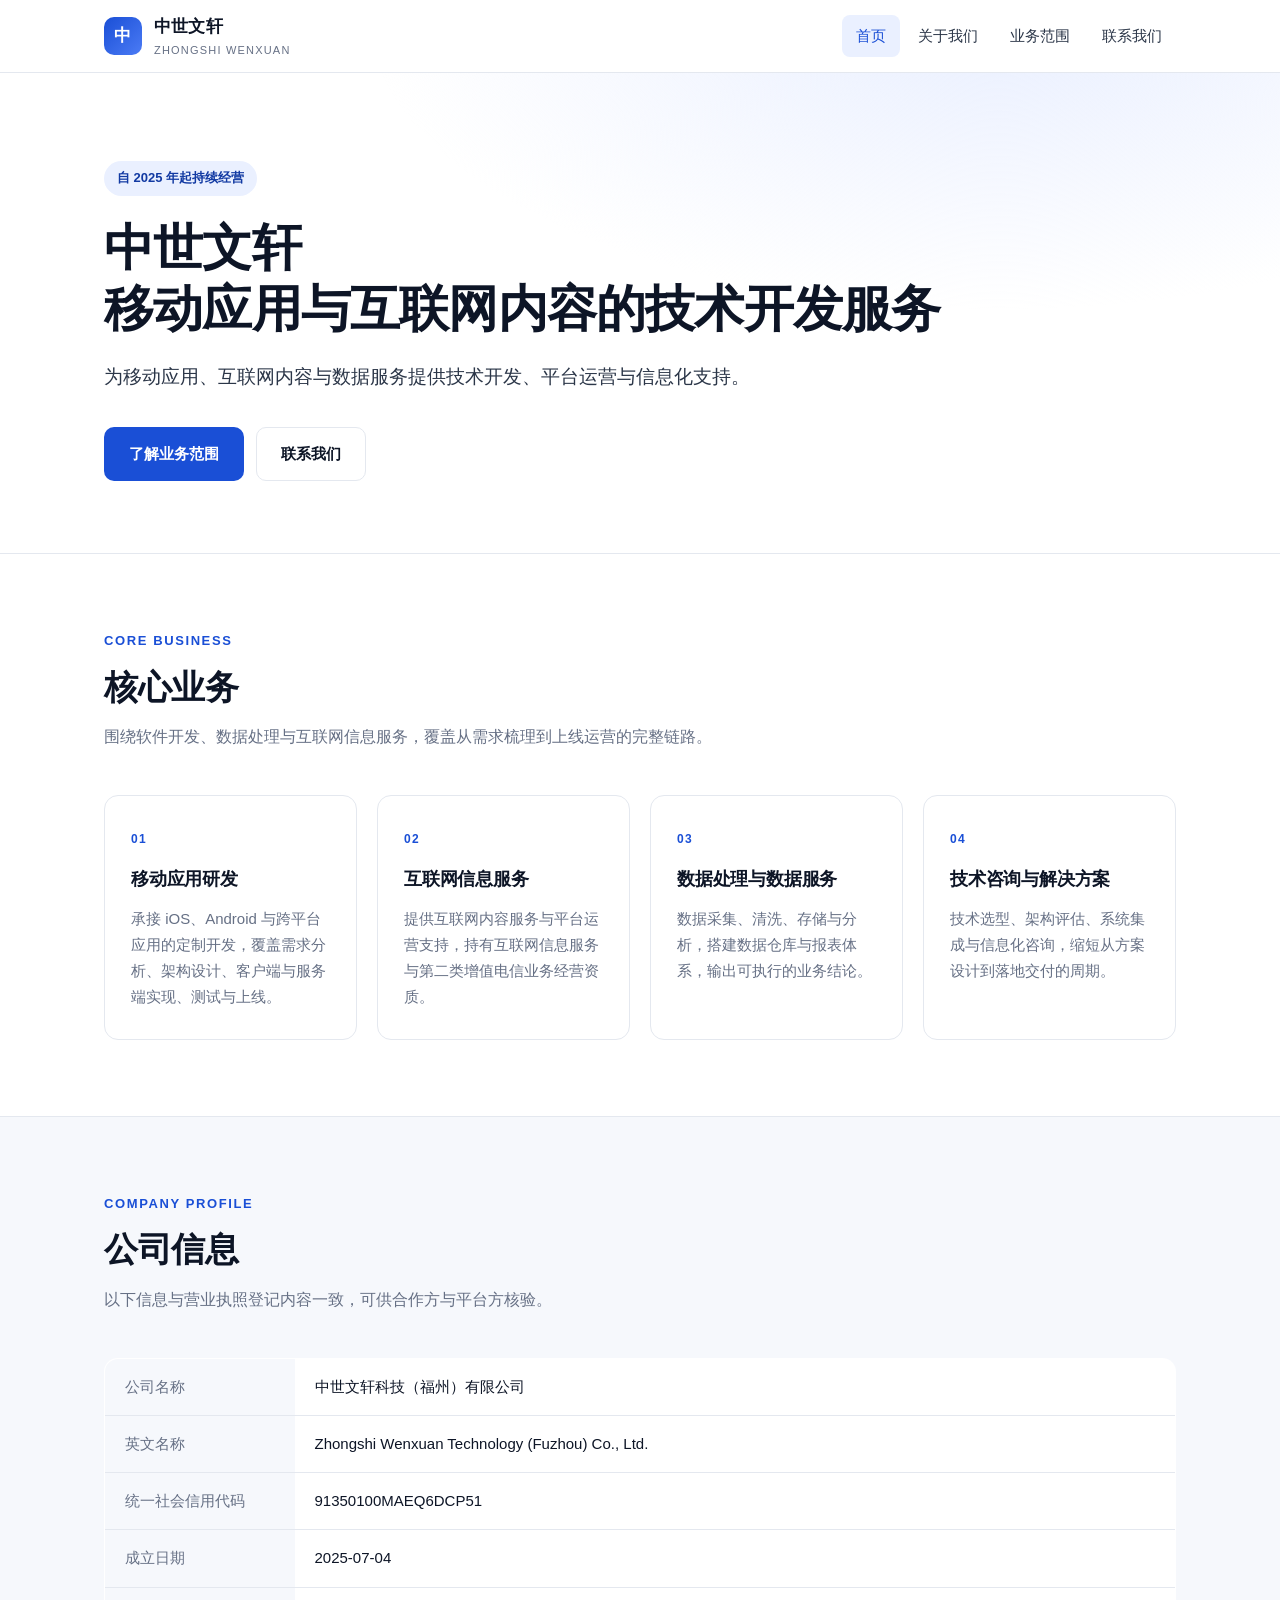
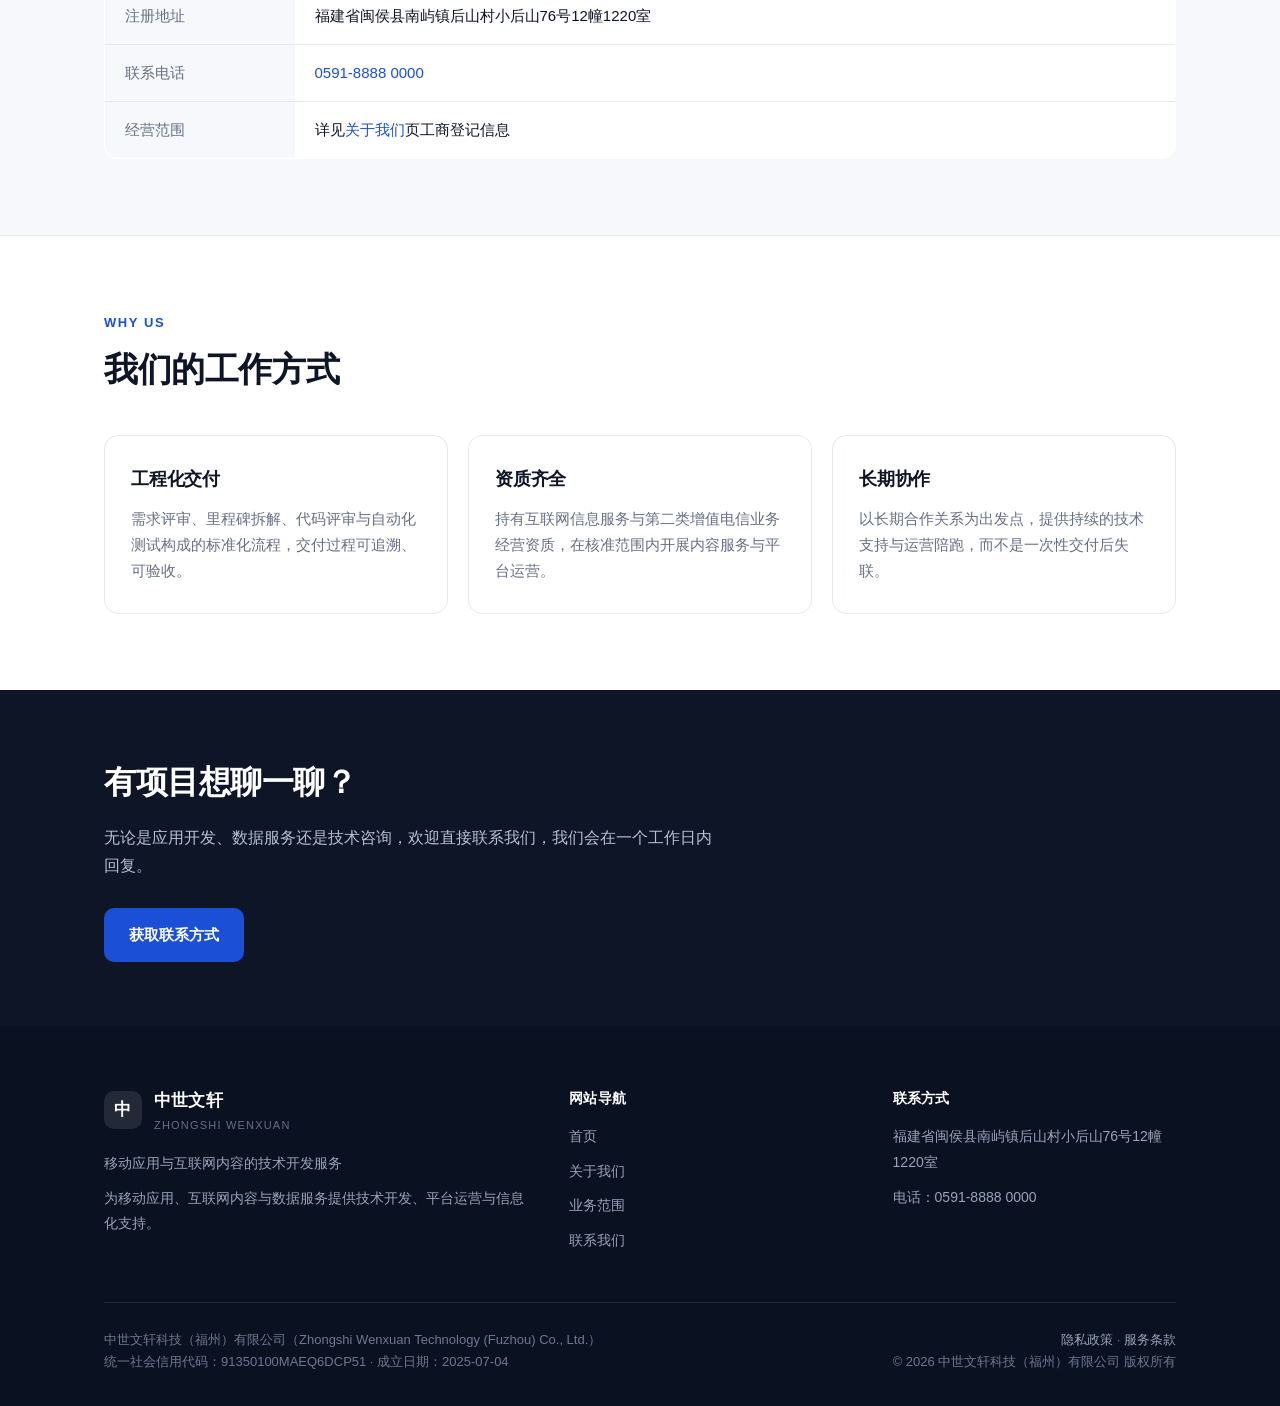
==== index.html @ 1dd33015 "content: 中世文轩科技（福州）有限公司 工商登记信息" ====
<!DOCTYPE html>
<html lang="zh-CN">
<head>
<meta charset="utf-8">
<meta name="viewport" content="width=device-width, initial-scale=1">
<title>中世文轩科技（福州）有限公司｜移动应用与互联网内容的技术开发服务</title>
<meta name="description" content="中世文轩科技（福州）有限公司｜移动应用与互联网内容的技术开发服务。为移动应用、互联网内容与数据服务提供技术开发、平台运营与信息化支持。">
<meta name="author" content="中世文轩科技（福州）有限公司">
<link rel="canonical" href="https://shixuangame.github.io/">
<meta property="og:type" content="website">
<meta property="og:site_name" content="中世文轩科技（福州）有限公司">
<meta property="og:title" content="中世文轩科技（福州）有限公司｜移动应用与互联网内容的技术开发服务">
<meta property="og:description" content="中世文轩科技（福州）有限公司｜移动应用与互联网内容的技术开发服务。为移动应用、互联网内容与数据服务提供技术开发、平台运营与信息化支持。">
<meta property="og:url" content="https://shixuangame.github.io/">
<meta name="twitter:card" content="summary">
<meta name="theme-color" content="#1a4fd6">

<link rel="icon" href="favicon.svg" type="image/svg+xml">
<link rel="stylesheet" href="styles.css">
<script type="application/ld+json">{"@context":"https://schema.org","@type":"Organization","name":"中世文轩科技（福州）有限公司","alternateName":"Zhongshi Wenxuan Technology (Fuzhou) Co., Ltd.","url":"https://shixuangame.github.io","telephone":"+86 591 8888 0000","foundingDate":"2025-07-04","identifier":"91350100MAEQ6DCP51","address":{"@type":"PostalAddress","streetAddress":"福建省闽侯县南屿镇后山村小后山76号12幢1220室","addressCountry":"CN"},"contactPoint":{"@type":"ContactPoint","contactType":"customer service","telephone":"+86 591 8888 0000","availableLanguage":["zh-CN","en"]}}</script>
</head>
<body>
<a class="skip" href="#main" style="position:absolute;left:-9999px">跳到主要内容</a>

<header class="site-header">
  <div class="wrap header-inner">
    <a class="brand" href="index.html">
      <span class="brand-mark" aria-hidden="true">中</span>
      <span>
        <span class="brand-name">中世文轩</span>
        <span class="brand-sub">ZHONGSHI WENXUAN</span>
      </span>
    </a>
    <button class="nav-toggle" type="button" aria-label="打开导航" aria-expanded="false">☰</button>
    <nav class="nav" id="nav">
      <a href="index.html" aria-current="page">首页</a>
      <a href="about.html">关于我们</a>
      <a href="services.html">业务范围</a>
      <a href="contact.html">联系我们</a>
    </nav>
  </div>
</header>

<main id="main">

<section class="hero">
  <div class="wrap">
    <span class="hero-eyebrow">自 2025 年起持续经营</span>
    <h1>中世文轩<br>移动应用与互联网内容的技术开发服务</h1>
    <p class="lead">为移动应用、互联网内容与数据服务提供技术开发、平台运营与信息化支持。</p>
    <div class="hero-actions">
      <a class="btn btn-primary" href="services.html">了解业务范围</a>
      <a class="btn btn-ghost" href="contact.html">联系我们</a>
    </div>
    
  </div>
</section>

<section class="block">
  <div class="wrap">
    <div class="section-head">
      <div class="kicker">Core Business</div>
      <h2>核心业务</h2>
      <p>围绕软件开发、数据处理与互联网信息服务，覆盖从需求梳理到上线运营的完整链路。</p>
    </div>
    <div class="grid grid-4">
      <article class="card">
        <span class="idx">01</span>
        <h3>移动应用研发</h3>
        <p>承接 iOS、Android 与跨平台应用的定制开发，覆盖需求分析、架构设计、客户端与服务端实现、测试与上线。</p>
      </article>
      <article class="card">
        <span class="idx">02</span>
        <h3>互联网信息服务</h3>
        <p>提供互联网内容服务与平台运营支持，持有互联网信息服务与第二类增值电信业务经营资质。</p>
      </article>
      <article class="card">
        <span class="idx">03</span>
        <h3>数据处理与数据服务</h3>
        <p>数据采集、清洗、存储与分析，搭建数据仓库与报表体系，输出可执行的业务结论。</p>
      </article>
      <article class="card">
        <span class="idx">04</span>
        <h3>技术咨询与解决方案</h3>
        <p>技术选型、架构评估、系统集成与信息化咨询，缩短从方案设计到落地交付的周期。</p>
      </article>
    </div>
  </div>
</section>

<section class="block soft">
  <div class="wrap">
    <div class="section-head">
      <div class="kicker">Company Profile</div>
      <h2>公司信息</h2>
      <p>以下信息与营业执照登记内容一致，可供合作方与平台方核验。</p>
    </div>
    <table class="info-table">
      <tbody>
        <tr><th>公司名称</th><td>中世文轩科技（福州）有限公司</td></tr>
        <tr><th>英文名称</th><td>Zhongshi Wenxuan Technology (Fuzhou) Co., Ltd.</td></tr>
        <tr><th>统一社会信用代码</th><td>91350100MAEQ6DCP51</td></tr>
        <tr><th>成立日期</th><td>2025-07-04</td></tr>
        <tr><th>注册地址</th><td>福建省闽侯县南屿镇后山村小后山76号12幢1220室</td></tr>
        <tr><th>联系电话</th><td><a href="tel:059188880000">0591-8888 0000</a></td></tr>
        
        <tr><th>经营范围</th><td class="muted">详见<a href="about.html">关于我们</a>页工商登记信息</td></tr>
      </tbody>
    </table>
  </div>
</section>

<section class="block">
  <div class="wrap">
    <div class="section-head">
      <div class="kicker">Why Us</div>
      <h2>我们的工作方式</h2>
    </div>
    <div class="grid grid-3">
      <article class="card">
        <h3>工程化交付</h3>
        <p>需求评审、里程碑拆解、代码评审与自动化测试构成的标准化流程，交付过程可追溯、可验收。</p>
      </article>
      <article class="card">
        <h3>资质齐全</h3>
        <p>持有互联网信息服务与第二类增值电信业务经营资质，在核准范围内开展内容服务与平台运营。</p>
      </article>
      <article class="card">
        <h3>长期协作</h3>
        <p>以长期合作关系为出发点，提供持续的技术支持与运营陪跑，而不是一次性交付后失联。</p>
      </article>
    </div>
  </div>
</section>

<section class="cta-band">
  <div class="wrap">
    <h2>有项目想聊一聊？</h2>
    <p>无论是应用开发、数据服务还是技术咨询，欢迎直接联系我们，我们会在一个工作日内回复。</p>
    <a class="btn btn-primary" href="contact.html">获取联系方式</a>
  </div>
</section>
</main>

<footer class="site-footer">
  <div class="wrap">
    <div class="footer-grid">
      <div>
        <div class="brand" style="margin-bottom:16px">
          <span class="brand-mark" aria-hidden="true">中</span>
          <span>
            <span class="brand-name">中世文轩</span>
            <span class="brand-sub">ZHONGSHI WENXUAN</span>
          </span>
        </div>
        <p>移动应用与互联网内容的技术开发服务</p>
        <p class="footer-legal">为移动应用、互联网内容与数据服务提供技术开发、平台运营与信息化支持。</p>
      </div>
      <div>
        <h4>网站导航</h4>
        <ul class="footer-links">
          <li><a href="index.html">首页</a></li>
          <li><a href="about.html">关于我们</a></li>
          <li><a href="services.html">业务范围</a></li>
          <li><a href="contact.html">联系我们</a></li>
        </ul>
      </div>
      <div>
        <h4>联系方式</h4>
        <p>福建省闽侯县南屿镇后山村小后山76号12幢1220室</p>
        <p>电话：<a href="tel:059188880000">0591-8888 0000</a></p>
        
      </div>
    </div>
    <div class="footer-meta">
      <div>
        中世文轩科技（福州）有限公司（Zhongshi Wenxuan Technology (Fuzhou) Co., Ltd.）<br>
        统一社会信用代码：91350100MAEQ6DCP51 · 成立日期：2025-07-04
        
      </div>
      <div style="text-align:right">
        <a href="privacy.html">隐私政策</a> · <a href="terms.html">服务条款</a><br>
        © 2026 中世文轩科技（福州）有限公司 版权所有
      </div>
    </div>
  </div>
</footer>

<script>
(function () {
  var btn = document.querySelector('.nav-toggle');
  var nav = document.getElementById('nav');
  if (!btn || !nav) return;
  btn.addEventListener('click', function () {
    var open = nav.classList.toggle('open');
    btn.setAttribute('aria-expanded', open ? 'true' : 'false');
  });
})();
</script>
</body>
</html>
---- styles.css ----
/* ==========================================================================
   企业官网样式 · 单文件、无外链、可直接部署
   ========================================================================== */

:root {
  --ink: #0d1526;
  --ink-2: #2b3648;
  --muted: #667085;
  --line: #e4e8ef;
  --bg: #ffffff;
  --bg-soft: #f6f8fc;
  --brand: #1a4fd6;
  --brand-dark: #123aa3;
  --brand-soft: #eaf0ff;
  --radius: 14px;
  --maxw: 1120px;
  --font: -apple-system, BlinkMacSystemFont, "Segoe UI", "PingFang SC",
    "Hiragino Sans GB", "Microsoft YaHei", "Source Han Sans SC", "Noto Sans CJK SC",
    Roboto, Helvetica, Arial, sans-serif;
}

* { box-sizing: border-box; }

html { -webkit-text-size-adjust: 100%; scroll-behavior: smooth; }

body {
  margin: 0;
  font-family: var(--font);
  color: var(--ink);
  background: var(--bg);
  font-size: 16px;
  line-height: 1.75;
  -webkit-font-smoothing: antialiased;
}

img { max-width: 100%; display: block; }

a { color: var(--brand); text-decoration: none; }
a:hover { text-decoration: underline; }

.wrap { width: 100%; max-width: var(--maxw); margin: 0 auto; padding: 0 24px; }

/* ---------- 顶部导航 ---------- */
.site-header {
  position: sticky; top: 0; z-index: 50;
  background: rgba(255,255,255,.94);
  backdrop-filter: saturate(180%) blur(12px);
  border-bottom: 1px solid var(--line);
}
.header-inner {
  display: flex; align-items: center; justify-content: space-between;
  height: 72px; gap: 24px;
}
.brand { display: flex; align-items: center; gap: 12px; text-decoration: none; color: var(--ink); }
.brand:hover { text-decoration: none; }
.brand-mark {
  width: 38px; height: 38px; border-radius: 10px;
  background: linear-gradient(135deg, var(--brand), #4b7bf5);
  color: #fff; display: grid; place-items: center;
  font-weight: 700; font-size: 17px; letter-spacing: .5px;
  flex: none;
}
.brand-name { font-weight: 700; font-size: 17px; letter-spacing: .2px; }
.brand-sub { display: block; font-size: 11px; color: var(--muted); font-weight: 500; letter-spacing: 1.2px; text-transform: uppercase; }

.nav { display: flex; align-items: center; gap: 4px; }
.nav a {
  color: var(--ink-2); font-size: 15px; padding: 8px 14px; border-radius: 8px;
  font-weight: 500; white-space: nowrap;
}
.nav a:hover { background: var(--bg-soft); text-decoration: none; }
.nav a[aria-current="page"] { color: var(--brand); background: var(--brand-soft); }

.nav-toggle { display: none; }

/* ---------- 按钮 ---------- */
.btn {
  display: inline-flex; align-items: center; justify-content: center; gap: 8px;
  padding: 13px 24px; border-radius: 10px; font-weight: 600; font-size: 15px;
  border: 1px solid transparent; cursor: pointer; transition: .18s ease;
  text-decoration: none !important;
}
.btn-primary { background: var(--brand); color: #fff; }
.btn-primary:hover { background: var(--brand-dark); }
.btn-ghost { background: #fff; color: var(--ink); border-color: var(--line); }
.btn-ghost:hover { border-color: #c9d2e3; background: var(--bg-soft); }

/* ---------- Hero ---------- */
.hero {
  padding: 88px 0 72px;
  background:
    radial-gradient(900px 420px at 78% -12%, #e9efff 0%, rgba(233,239,255,0) 70%),
    var(--bg);
  border-bottom: 1px solid var(--line);
}
.hero-eyebrow {
  display: inline-flex; align-items: center; gap: 8px;
  background: var(--brand-soft); color: var(--brand-dark);
  font-size: 13px; font-weight: 600; padding: 6px 13px; border-radius: 999px;
  margin-bottom: 22px;
}
.hero h1 {
  font-size: clamp(30px, 4.6vw, 50px);
  line-height: 1.22; margin: 0 0 20px; letter-spacing: -.8px; font-weight: 700;
}
.hero p.lead {
  font-size: clamp(16px, 1.6vw, 19px); color: var(--ink-2);
  max-width: 720px; margin: 0 0 34px;
}
.hero-actions { display: flex; flex-wrap: wrap; gap: 12px; }

/* ---------- 通用区块 ---------- */
section.block { padding: 76px 0; }
section.block.soft { background: var(--bg-soft); border-top: 1px solid var(--line); border-bottom: 1px solid var(--line); }

.section-head { max-width: 720px; margin-bottom: 44px; }
.section-head .kicker {
  font-size: 13px; font-weight: 700; letter-spacing: 1.6px;
  text-transform: uppercase; color: var(--brand); margin-bottom: 12px;
}
.section-head h2 { font-size: clamp(24px, 3vw, 34px); margin: 0 0 14px; letter-spacing: -.4px; line-height: 1.3; }
.section-head p { margin: 0; color: var(--muted); font-size: 16px; }

.grid { display: grid; gap: 20px; }
.grid-2 { grid-template-columns: repeat(2, minmax(0,1fr)); }
.grid-3 { grid-template-columns: repeat(3, minmax(0,1fr)); }
.grid-4 { grid-template-columns: repeat(4, minmax(0,1fr)); }

.card {
  background: #fff; border: 1px solid var(--line); border-radius: var(--radius);
  padding: 28px 26px; transition: .2s ease;
}
.card:hover { border-color: #c9d6f5; box-shadow: 0 10px 32px rgba(20,40,90,.07); }
.card h3 { font-size: 18px; margin: 0 0 10px; letter-spacing: -.2px; }
.card p { margin: 0; color: var(--muted); font-size: 15px; }
.card .idx {
  display: inline-block; font-size: 12px; font-weight: 700; color: var(--brand);
  letter-spacing: 1.4px; margin-bottom: 14px;
}

/* ---------- 公司信息表 ---------- */
.info-table { width: 100%; border-collapse: collapse; background: #fff; border: 1px solid var(--line); border-radius: var(--radius); overflow: hidden; }
.info-table th, .info-table td { text-align: left; padding: 15px 20px; font-size: 15px; vertical-align: top; border-bottom: 1px solid var(--line); }
.info-table tr:last-child th, .info-table tr:last-child td { border-bottom: 0; }
.info-table th { width: 190px; color: var(--muted); font-weight: 500; background: var(--bg-soft); white-space: nowrap; }
.info-table td { color: var(--ink); word-break: break-word; }

.fact-strip { display: grid; grid-template-columns: repeat(4, minmax(0,1fr)); gap: 1px; background: var(--line); border: 1px solid var(--line); border-radius: var(--radius); overflow: hidden; }
.fact { background: #fff; padding: 22px 20px; }
.fact dt { font-size: 12px; color: var(--muted); letter-spacing: .6px; margin-bottom: 8px; text-transform: uppercase; font-weight: 600; }
.fact dd { margin: 0; font-size: 15px; font-weight: 600; color: var(--ink); line-height: 1.5; word-break: break-word; }

/* ---------- 正文排版 ---------- */
.prose { max-width: 780px; }
.prose h2 { font-size: 23px; margin: 44px 0 14px; letter-spacing: -.3px; }
.prose h2:first-child { margin-top: 0; }
.prose h3 { font-size: 18px; margin: 30px 0 10px; }
.prose p { margin: 0 0 16px; color: var(--ink-2); }
.prose ul, .prose ol { margin: 0 0 18px; padding-left: 22px; color: var(--ink-2); }
.prose li { margin-bottom: 8px; }
.prose strong { color: var(--ink); font-weight: 600; }
.prose code { background: var(--bg-soft); padding: 2px 6px; border-radius: 5px; font-size: 14px; }

.page-head { padding: 64px 0 12px; }
.page-head h1 { font-size: clamp(28px, 3.6vw, 40px); margin: 0 0 14px; letter-spacing: -.7px; }
.page-head p { color: var(--muted); margin: 0; max-width: 700px; font-size: 17px; }

/* ---------- 联系方式 ---------- */
.contact-grid { display: grid; grid-template-columns: 1.05fr .95fr; gap: 28px; align-items: start; }
.contact-item { padding: 24px 0; border-bottom: 1px solid var(--line); }
.contact-item:first-child { padding-top: 0; }
.contact-item:last-child { border-bottom: 0; }
.contact-item dt { font-size: 12px; font-weight: 700; letter-spacing: 1.2px; text-transform: uppercase; color: var(--muted); margin-bottom: 8px; }
.contact-item dd { margin: 0; font-size: 16px; color: var(--ink); line-height: 1.7; }
.contact-item dd a { color: var(--ink); font-weight: 500; }
.contact-item dd a:hover { color: var(--brand); }

.form-card { background: var(--bg-soft); border: 1px solid var(--line); border-radius: var(--radius); padding: 30px; }
.form-card h3 { margin: 0 0 6px; font-size: 19px; }
.form-card > p { margin: 0 0 22px; color: var(--muted); font-size: 14px; }
.field { margin-bottom: 16px; }
.field label { display: block; font-size: 13px; font-weight: 600; color: var(--ink-2); margin-bottom: 7px; }
.field input, .field textarea, .field select {
  width: 100%; padding: 12px 14px; font: inherit; font-size: 15px; color: var(--ink);
  background: #fff; border: 1px solid var(--line); border-radius: 9px; outline: none;
}
.field input:focus, .field textarea:focus, .field select:focus { border-color: var(--brand); box-shadow: 0 0 0 3px rgba(26,79,214,.12); }
.field textarea { resize: vertical; min-height: 120px; }
.form-note { font-size: 12.5px; color: var(--muted); margin-top: 14px; line-height: 1.6; }

/* ---------- CTA 条 ---------- */
.cta-band { background: var(--ink); color: #fff; padding: 64px 0; }
.cta-band h2 { font-size: clamp(22px, 3vw, 32px); margin: 0 0 14px; letter-spacing: -.5px; }
.cta-band p { color: #b6c0d4; margin: 0 0 28px; max-width: 620px; }
.cta-band .btn-ghost { background: transparent; color: #fff; border-color: rgba(255,255,255,.28); }
.cta-band .btn-ghost:hover { background: rgba(255,255,255,.1); border-color: rgba(255,255,255,.5); }

/* ---------- 页脚 ---------- */
.site-footer { background: #0a1120; color: #98a4ba; padding: 60px 0 32px; font-size: 14px; }
.footer-grid { display: grid; grid-template-columns: 1.5fr 1fr 1fr; gap: 40px; padding-bottom: 40px; border-bottom: 1px solid rgba(255,255,255,.09); }
.site-footer .brand-name { color: #fff; }
.site-footer .brand-mark { background: rgba(255,255,255,.1); }
.site-footer h4 { color: #fff; font-size: 14px; margin: 0 0 14px; letter-spacing: .3px; }
.site-footer p { margin: 0 0 10px; line-height: 1.8; }
.site-footer a { color: #98a4ba; }
.site-footer a:hover { color: #fff; }
.footer-links { list-style: none; margin: 0; padding: 0; }
.footer-links li { margin-bottom: 10px; }
.footer-meta { padding-top: 26px; display: flex; flex-wrap: wrap; gap: 10px 24px; justify-content: space-between; font-size: 13px; color: #6d7891; line-height: 1.7; }
.footer-legal { max-width: 760px; }

/* ---------- 其他 ---------- */
.notice {
  background: #fff8e8; border: 1px solid #f2dfae; color: #6b5312;
  border-radius: 10px; padding: 14px 18px; font-size: 14px; margin: 24px 0;
}
.tag-list { display: flex; flex-wrap: wrap; gap: 8px; margin: 0 0 20px; padding: 0; list-style: none; }
.tag-list li { background: var(--bg-soft); border: 1px solid var(--line); color: var(--ink-2); font-size: 13.5px; padding: 6px 13px; border-radius: 999px; }
hr.rule { border: 0; border-top: 1px solid var(--line); margin: 40px 0; }
.muted { color: var(--muted); }
.mt-0 { margin-top: 0; }
.mb-0 { margin-bottom: 0; }

/* ---------- 响应式 ---------- */
@media (max-width: 940px) {
  .grid-4 { grid-template-columns: repeat(2, minmax(0,1fr)); }
  .grid-3 { grid-template-columns: repeat(2, minmax(0,1fr)); }
  .contact-grid { grid-template-columns: 1fr; }
  .footer-grid { grid-template-columns: 1fr 1fr; }
  .fact-strip { grid-template-columns: repeat(2, minmax(0,1fr)); }

  .nav-toggle {
    display: inline-flex; align-items: center; justify-content: center;
    width: 42px; height: 42px; border: 1px solid var(--line); border-radius: 9px;
    background: #fff; cursor: pointer; font-size: 20px; color: var(--ink); line-height: 1;
  }
  .nav {
    position: absolute; top: 72px; left: 0; right: 0;
    background: #fff; border-bottom: 1px solid var(--line);
    flex-direction: column; align-items: stretch; padding: 12px 20px 18px;
    gap: 2px; display: none;
  }
  .nav.open { display: flex; }
  .nav a { padding: 12px 10px; }
  .hero { padding: 60px 0 52px; }
  section.block { padding: 56px 0; }
}

@media (max-width: 640px) {
  .grid-2, .grid-3, .grid-4 { grid-template-columns: 1fr; }
  .footer-grid { grid-template-columns: 1fr; gap: 28px; }
  .info-table th { width: 120px; font-size: 14px; }
  .info-table th, .info-table td { padding: 12px 14px; }
  .fact-strip { grid-template-columns: 1fr; }
  .hero-actions .btn { flex: 1 1 auto; }
}

@media print {
  .site-header, .site-footer, .cta-band, .form-card { display: none; }
  body { font-size: 12pt; }
}
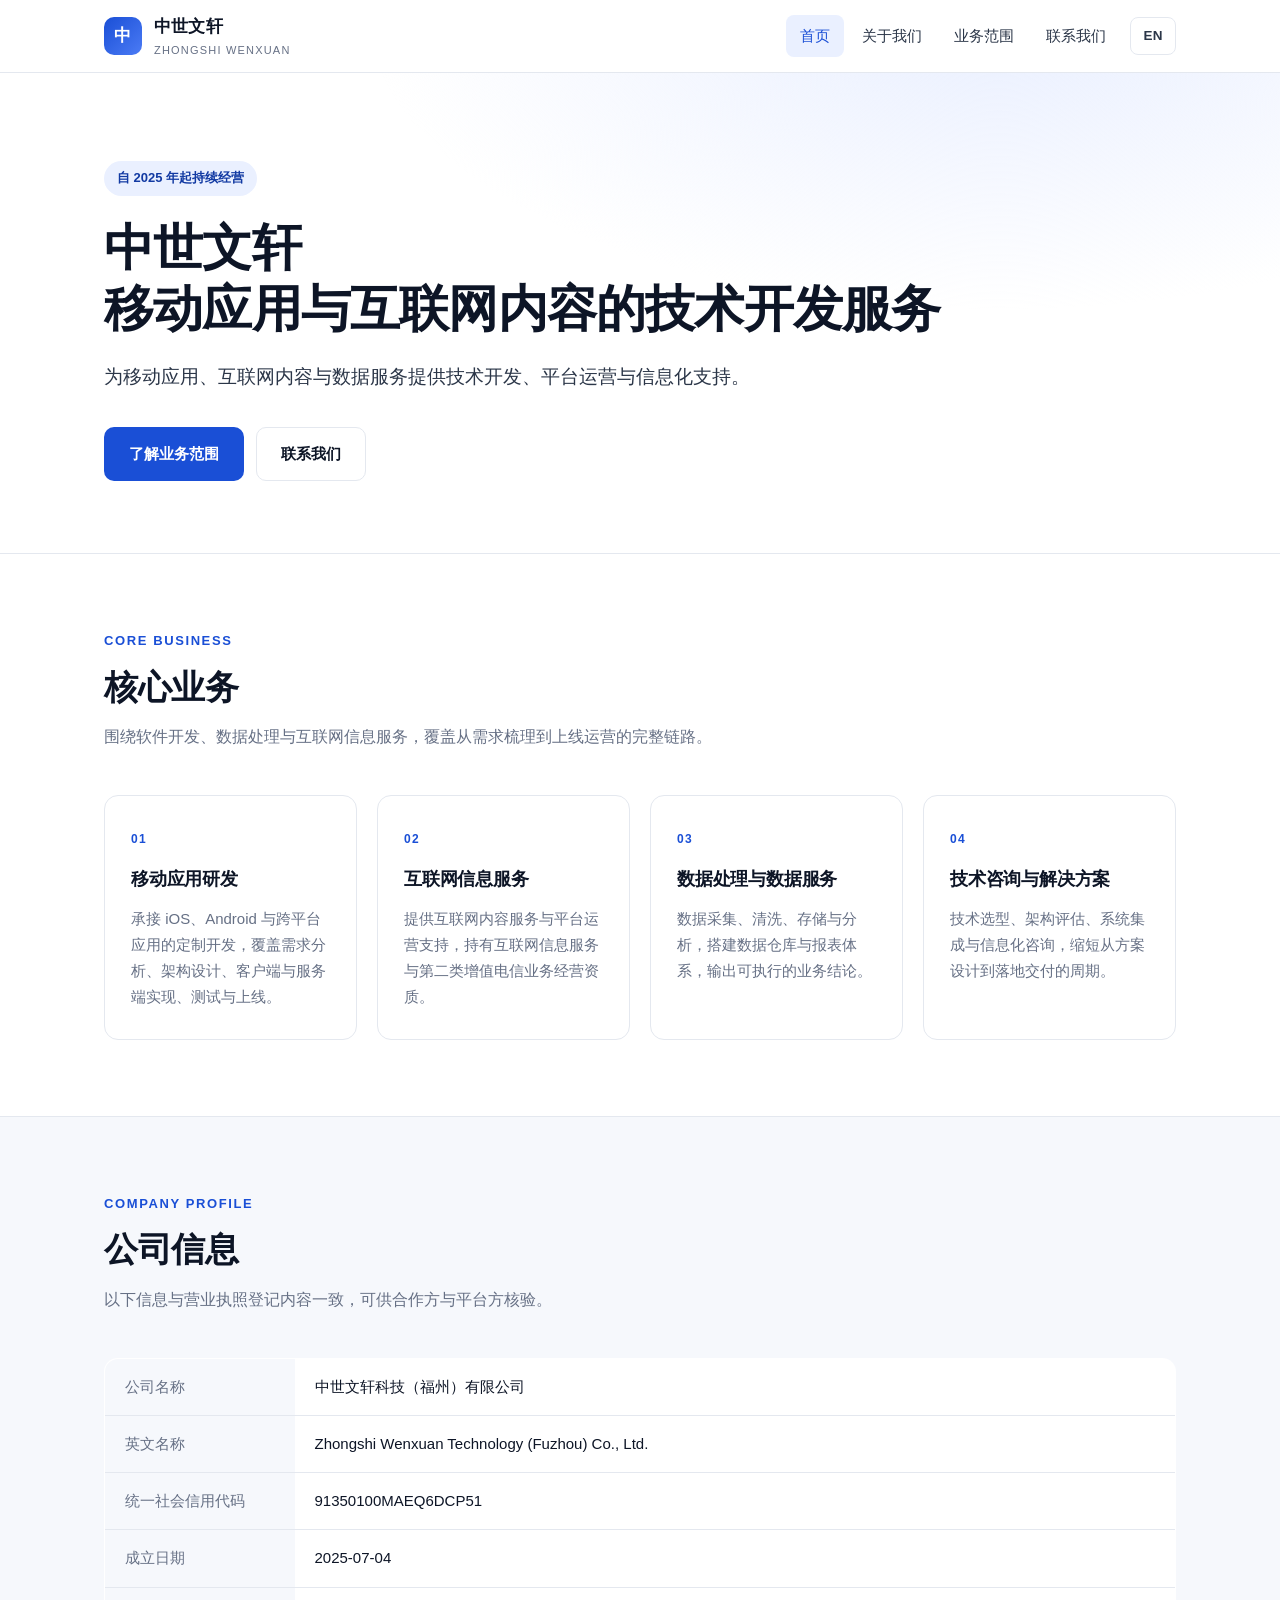
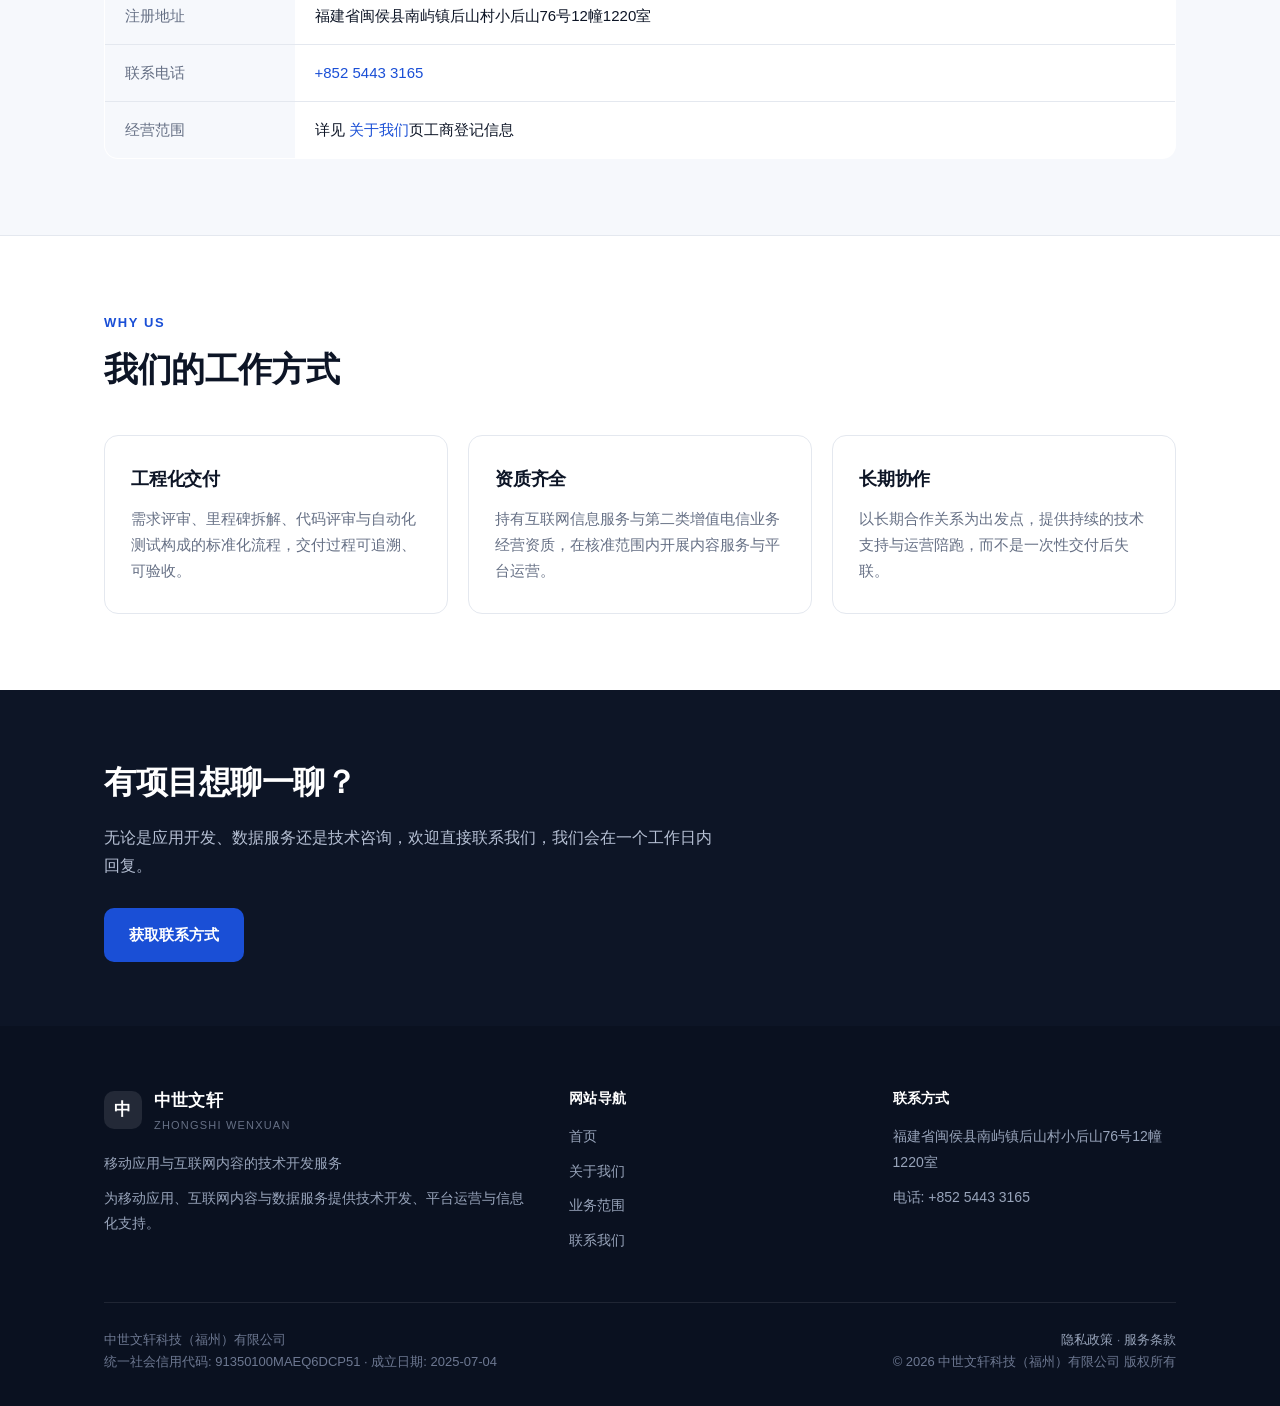
==== commit 02695daa: "feat: 中英双语版 + 真实联系电话" ====
--- a/index.html
+++ b/index.html
@@ -7,20 +7,24 @@
 <meta name="description" content="中世文轩科技（福州）有限公司｜移动应用与互联网内容的技术开发服务。为移动应用、互联网内容与数据服务提供技术开发、平台运营与信息化支持。">
 <meta name="author" content="中世文轩科技（福州）有限公司">
 <link rel="canonical" href="https://shixuangame.github.io/">
+<link rel="alternate" hreflang="zh-CN" href="https://shixuangame.github.io/">
+<link rel="alternate" hreflang="en" href="https://shixuangame.github.io/en/">
+<link rel="alternate" hreflang="x-default" href="https://shixuangame.github.io/">
 <meta property="og:type" content="website">
 <meta property="og:site_name" content="中世文轩科技（福州）有限公司">
 <meta property="og:title" content="中世文轩科技（福州）有限公司｜移动应用与互联网内容的技术开发服务">
 <meta property="og:description" content="中世文轩科技（福州）有限公司｜移动应用与互联网内容的技术开发服务。为移动应用、互联网内容与数据服务提供技术开发、平台运营与信息化支持。">
 <meta property="og:url" content="https://shixuangame.github.io/">
+<meta property="og:locale" content="zh_CN">
 <meta name="twitter:card" content="summary">
 <meta name="theme-color" content="#1a4fd6">
 
 <link rel="icon" href="favicon.svg" type="image/svg+xml">
 <link rel="stylesheet" href="styles.css">
-<script type="application/ld+json">{"@context":"https://schema.org","@type":"Organization","name":"中世文轩科技（福州）有限公司","alternateName":"Zhongshi Wenxuan Technology (Fuzhou) Co., Ltd.","url":"https://shixuangame.github.io","telephone":"+86 591 8888 0000","foundingDate":"2025-07-04","identifier":"91350100MAEQ6DCP51","address":{"@type":"PostalAddress","streetAddress":"福建省闽侯县南屿镇后山村小后山76号12幢1220室","addressCountry":"CN"},"contactPoint":{"@type":"ContactPoint","contactType":"customer service","telephone":"+86 591 8888 0000","availableLanguage":["zh-CN","en"]}}</script>
+<script type="application/ld+json">{"@context":"https://schema.org","@type":"Organization","name":"中世文轩科技（福州）有限公司","alternateName":"Zhongshi Wenxuan Technology (Fuzhou) Co., Ltd.","url":"https://shixuangame.github.io","telephone":"+852 5443 3165","foundingDate":"2025-07-04","identifier":"91350100MAEQ6DCP51","address":{"@type":"PostalAddress","streetAddress":"福建省闽侯县南屿镇后山村小后山76号12幢1220室","addressCountry":"CN"},"contactPoint":{"@type":"ContactPoint","contactType":"customer service","telephone":"+852 5443 3165","availableLanguage":["zh-CN","en"]}}</script>
 </head>
 <body>
-<a class="skip" href="#main" style="position:absolute;left:-9999px">跳到主要内容</a>
+<a class="skip" href="#main">跳到主要内容</a>
 
 <header class="site-header">
   <div class="wrap header-inner">
@@ -37,6 +41,7 @@
       <a href="about.html">关于我们</a>
       <a href="services.html">业务范围</a>
       <a href="contact.html">联系我们</a>
+      <a class="lang" href="en/index.html" hreflang="en" aria-label="切换到英文版">EN</a>
     </nav>
   </div>
 </header>
@@ -102,9 +107,9 @@
         <tr><th>统一社会信用代码</th><td>91350100MAEQ6DCP51</td></tr>
         <tr><th>成立日期</th><td>2025-07-04</td></tr>
         <tr><th>注册地址</th><td>福建省闽侯县南屿镇后山村小后山76号12幢1220室</td></tr>
-        <tr><th>联系电话</th><td><a href="tel:059188880000">0591-8888 0000</a></td></tr>
+        <tr><th>联系电话</th><td><a href="tel:+85254433165">+852 5443 3165</a></td></tr>
         
-        <tr><th>经营范围</th><td class="muted">详见<a href="about.html">关于我们</a>页工商登记信息</td></tr>
+        <tr><th>经营范围</th><td class="muted">详见 <a href="about.html">关于我们</a>页工商登记信息</a></td></tr>
       </tbody>
     </table>
   </div>
@@ -168,17 +173,17 @@
       <div>
         <h4>联系方式</h4>
         <p>福建省闽侯县南屿镇后山村小后山76号12幢1220室</p>
-        <p>电话：<a href="tel:059188880000">0591-8888 0000</a></p>
+        <p>电话: <a href="tel:+85254433165">+852 5443 3165</a></p>
         
       </div>
     </div>
     <div class="footer-meta">
       <div>
-        中世文轩科技（福州）有限公司（Zhongshi Wenxuan Technology (Fuzhou) Co., Ltd.）<br>
-        统一社会信用代码：91350100MAEQ6DCP51 · 成立日期：2025-07-04
+        中世文轩科技（福州）有限公司<br>
+        统一社会信用代码: 91350100MAEQ6DCP51 · 成立日期: 2025-07-04
         
       </div>
-      <div style="text-align:right">
+      <div class="footer-right">
         <a href="privacy.html">隐私政策</a> · <a href="terms.html">服务条款</a><br>
         © 2026 中世文轩科技（福州）有限公司 版权所有
       </div>
--- a/styles.css
+++ b/styles.css
@@ -73,6 +73,28 @@
 
 .nav-toggle { display: none; }
 
+/* 语言切换 */
+.nav a.lang {
+  border: 1px solid var(--line);
+  margin-left: 6px;
+  font-size: 13.5px;
+  letter-spacing: .4px;
+  font-weight: 600;
+  padding: 6px 12px;
+  color: var(--ink-2);
+}
+.nav a.lang:hover { background: var(--brand-soft); border-color: #c9d6f5; color: var(--brand-dark); }
+
+/* 跳转链接：默认隐藏，聚焦时出现 */
+.skip {
+  position: absolute; left: -9999px; top: 0;
+  background: var(--brand); color: #fff; padding: 10px 16px;
+  border-radius: 0 0 8px 0; z-index: 100; font-size: 14px;
+}
+.skip:focus { left: 0; }
+
+.footer-right { text-align: right; }
+
 /* ---------- 按钮 ---------- */
 .btn {
   display: inline-flex; align-items: center; justify-content: center; gap: 8px;
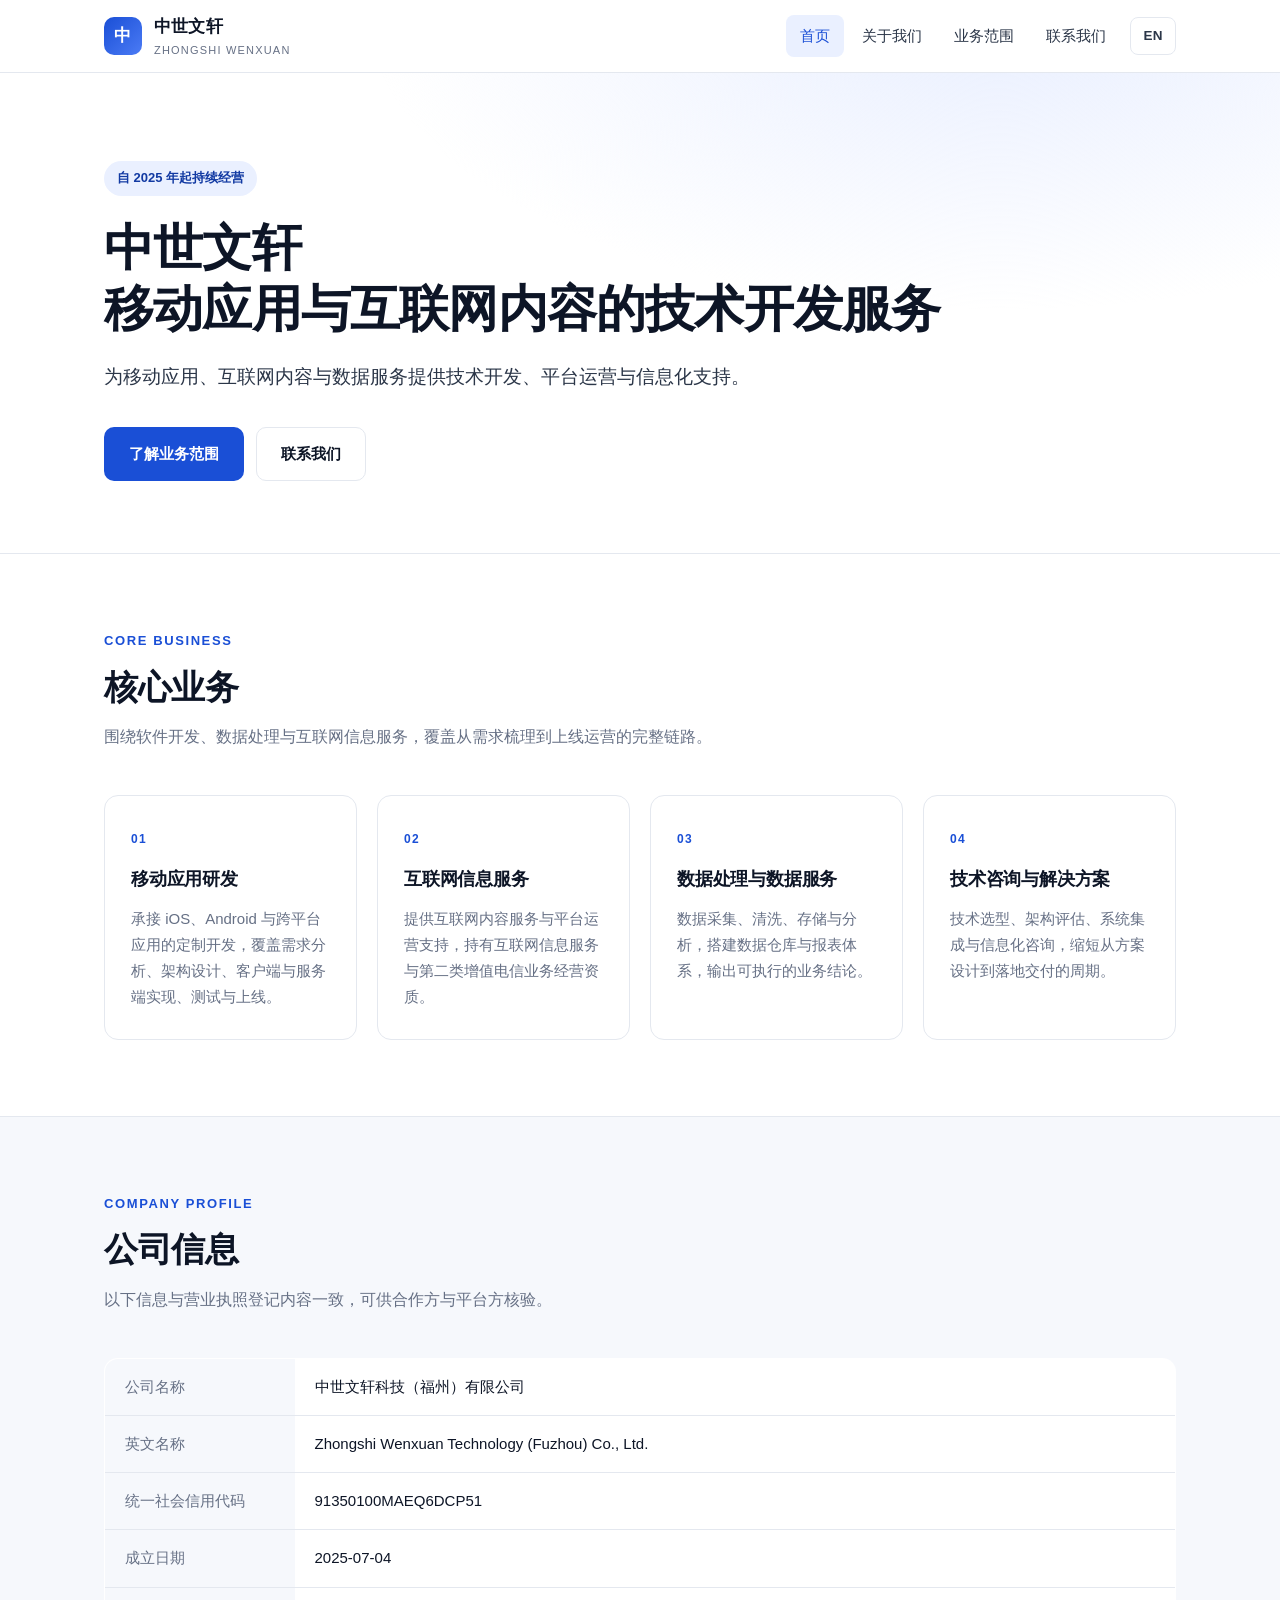
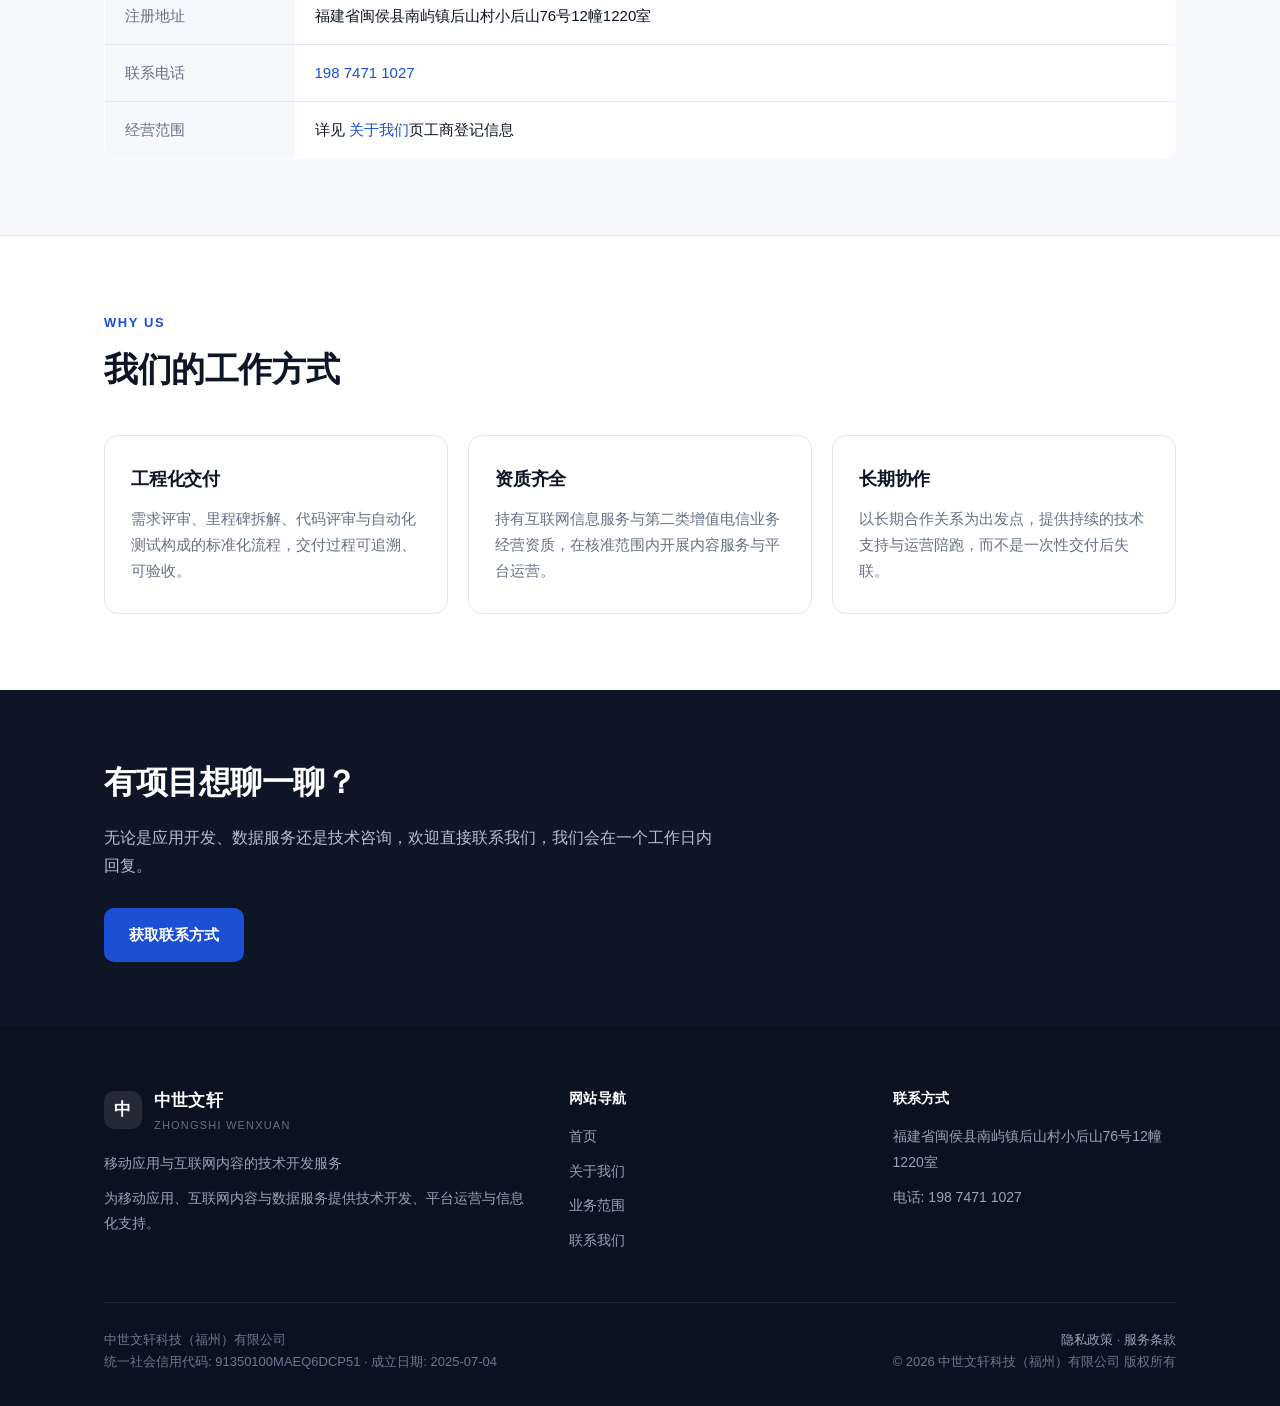
==== commit 4b8f6196: "update: 联系电话改为 198 7471 1027" ====
--- a/index.html
+++ b/index.html
@@ -21,7 +21,7 @@
 
 <link rel="icon" href="favicon.svg" type="image/svg+xml">
 <link rel="stylesheet" href="styles.css">
-<script type="application/ld+json">{"@context":"https://schema.org","@type":"Organization","name":"中世文轩科技（福州）有限公司","alternateName":"Zhongshi Wenxuan Technology (Fuzhou) Co., Ltd.","url":"https://shixuangame.github.io","telephone":"+852 5443 3165","foundingDate":"2025-07-04","identifier":"91350100MAEQ6DCP51","address":{"@type":"PostalAddress","streetAddress":"福建省闽侯县南屿镇后山村小后山76号12幢1220室","addressCountry":"CN"},"contactPoint":{"@type":"ContactPoint","contactType":"customer service","telephone":"+852 5443 3165","availableLanguage":["zh-CN","en"]}}</script>
+<script type="application/ld+json">{"@context":"https://schema.org","@type":"Organization","name":"中世文轩科技（福州）有限公司","alternateName":"Zhongshi Wenxuan Technology (Fuzhou) Co., Ltd.","url":"https://shixuangame.github.io","telephone":"+86 198 7471 1027","foundingDate":"2025-07-04","identifier":"91350100MAEQ6DCP51","address":{"@type":"PostalAddress","streetAddress":"福建省闽侯县南屿镇后山村小后山76号12幢1220室","addressCountry":"CN"},"contactPoint":{"@type":"ContactPoint","contactType":"customer service","telephone":"+86 198 7471 1027","availableLanguage":["zh-CN","en"]}}</script>
 </head>
 <body>
 <a class="skip" href="#main">跳到主要内容</a>
@@ -107,7 +107,7 @@
         <tr><th>统一社会信用代码</th><td>91350100MAEQ6DCP51</td></tr>
         <tr><th>成立日期</th><td>2025-07-04</td></tr>
         <tr><th>注册地址</th><td>福建省闽侯县南屿镇后山村小后山76号12幢1220室</td></tr>
-        <tr><th>联系电话</th><td><a href="tel:+85254433165">+852 5443 3165</a></td></tr>
+        <tr><th>联系电话</th><td><a href="tel:19874711027">198 7471 1027</a></td></tr>
         
         <tr><th>经营范围</th><td class="muted">详见 <a href="about.html">关于我们</a>页工商登记信息</a></td></tr>
       </tbody>
@@ -173,7 +173,7 @@
       <div>
         <h4>联系方式</h4>
         <p>福建省闽侯县南屿镇后山村小后山76号12幢1220室</p>
-        <p>电话: <a href="tel:+85254433165">+852 5443 3165</a></p>
+        <p>电话: <a href="tel:19874711027">198 7471 1027</a></p>
         
       </div>
     </div>
